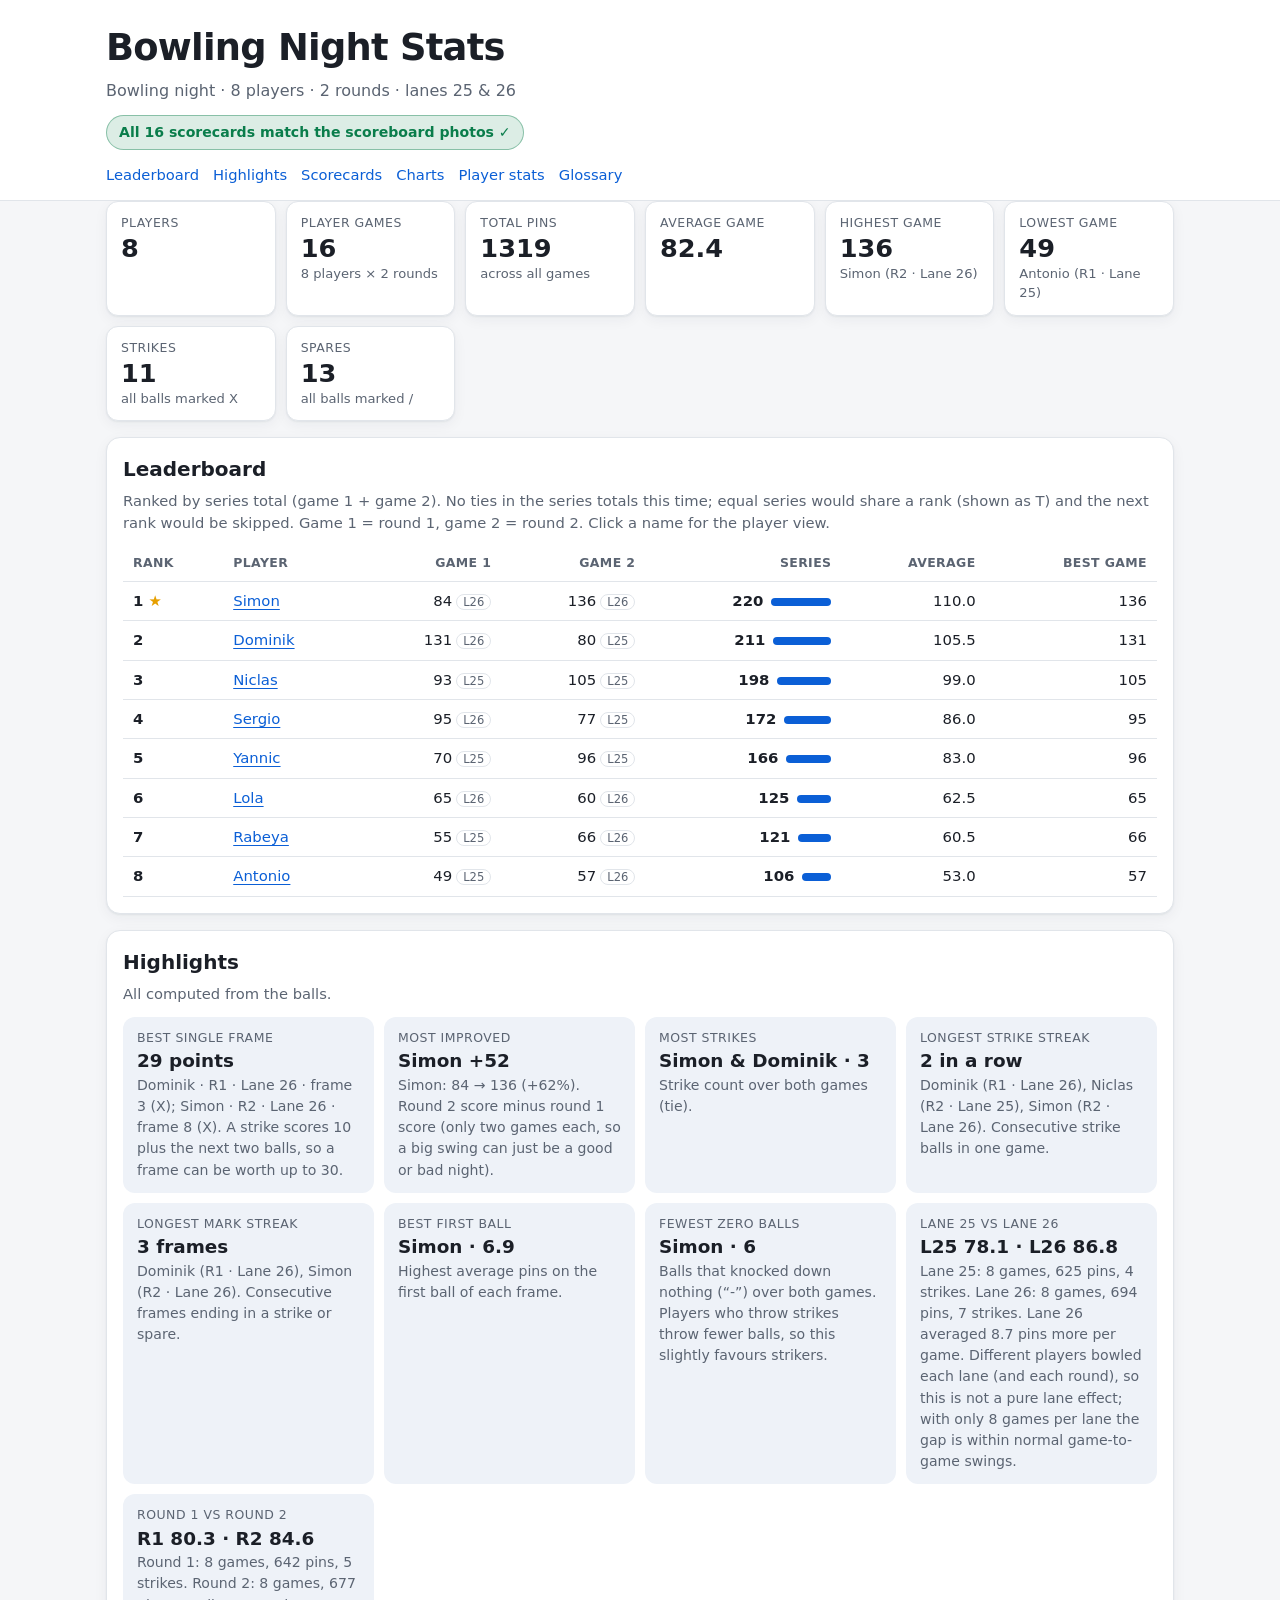
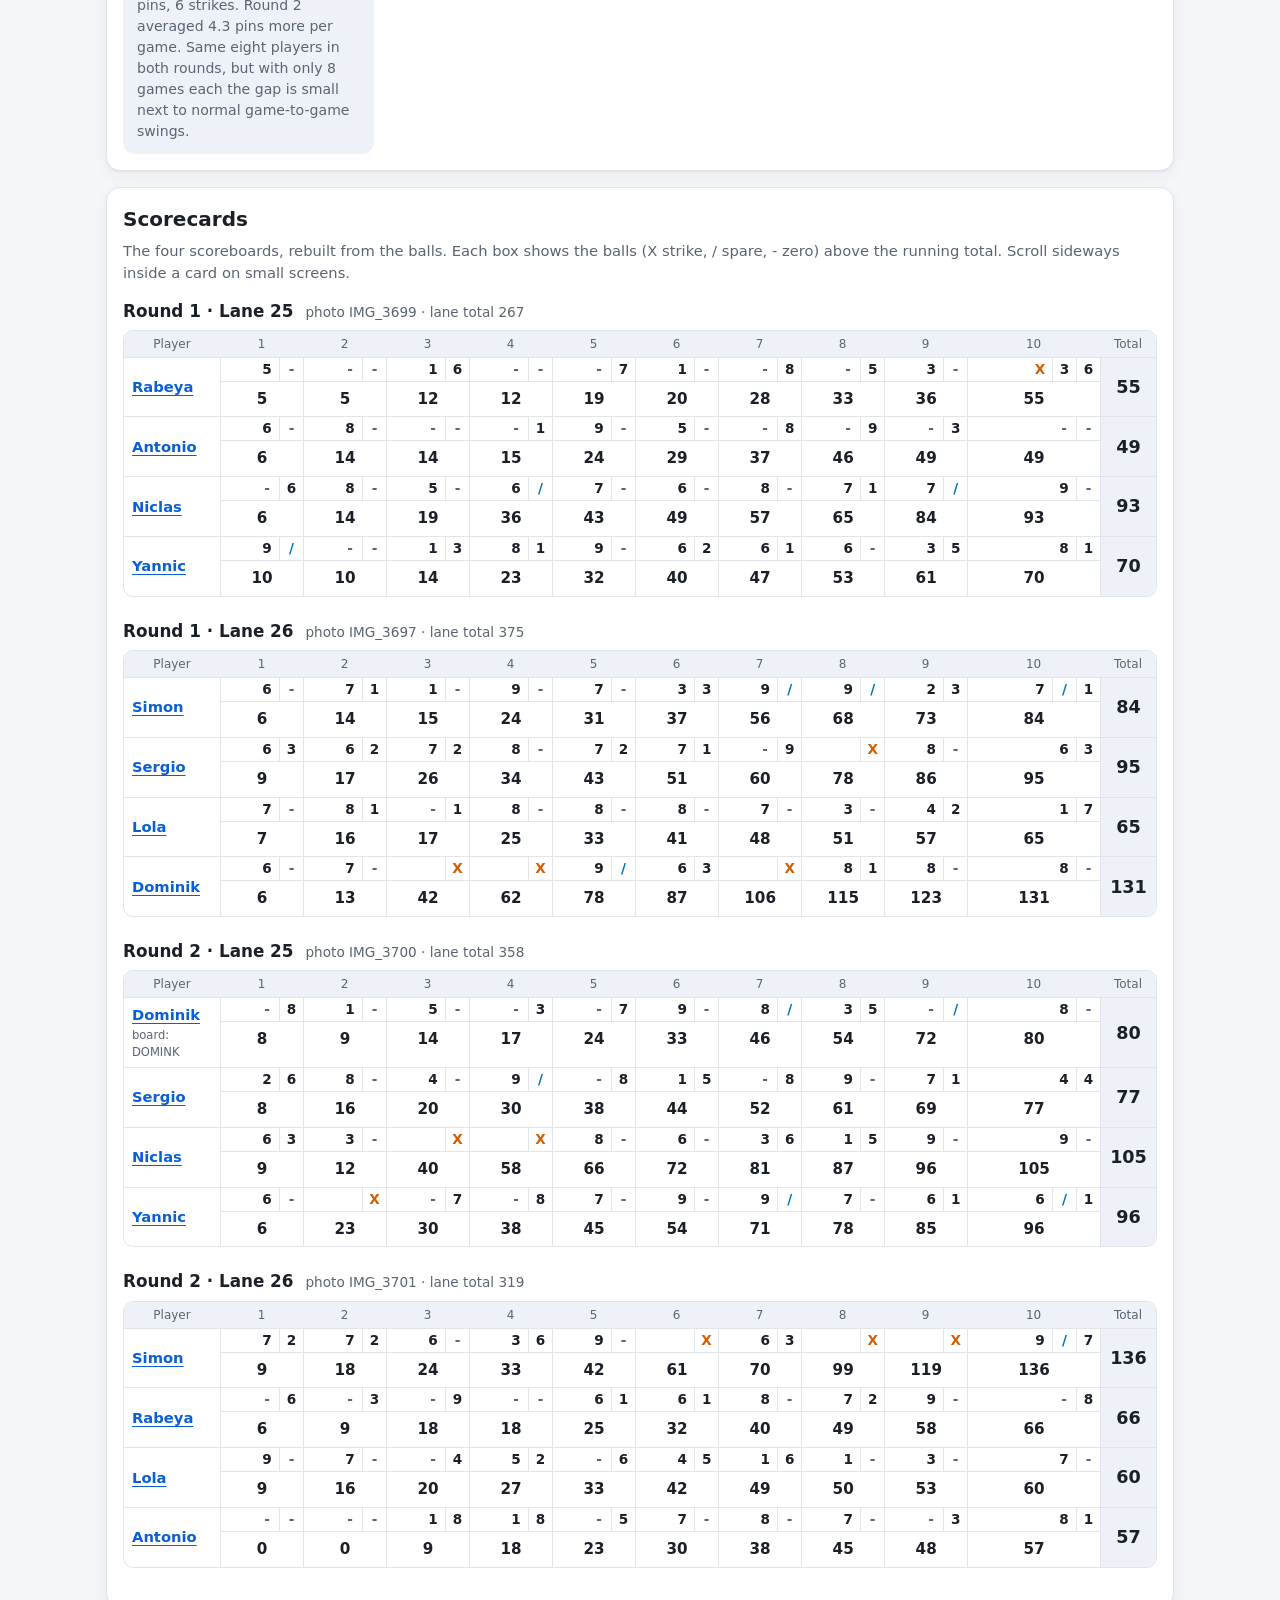
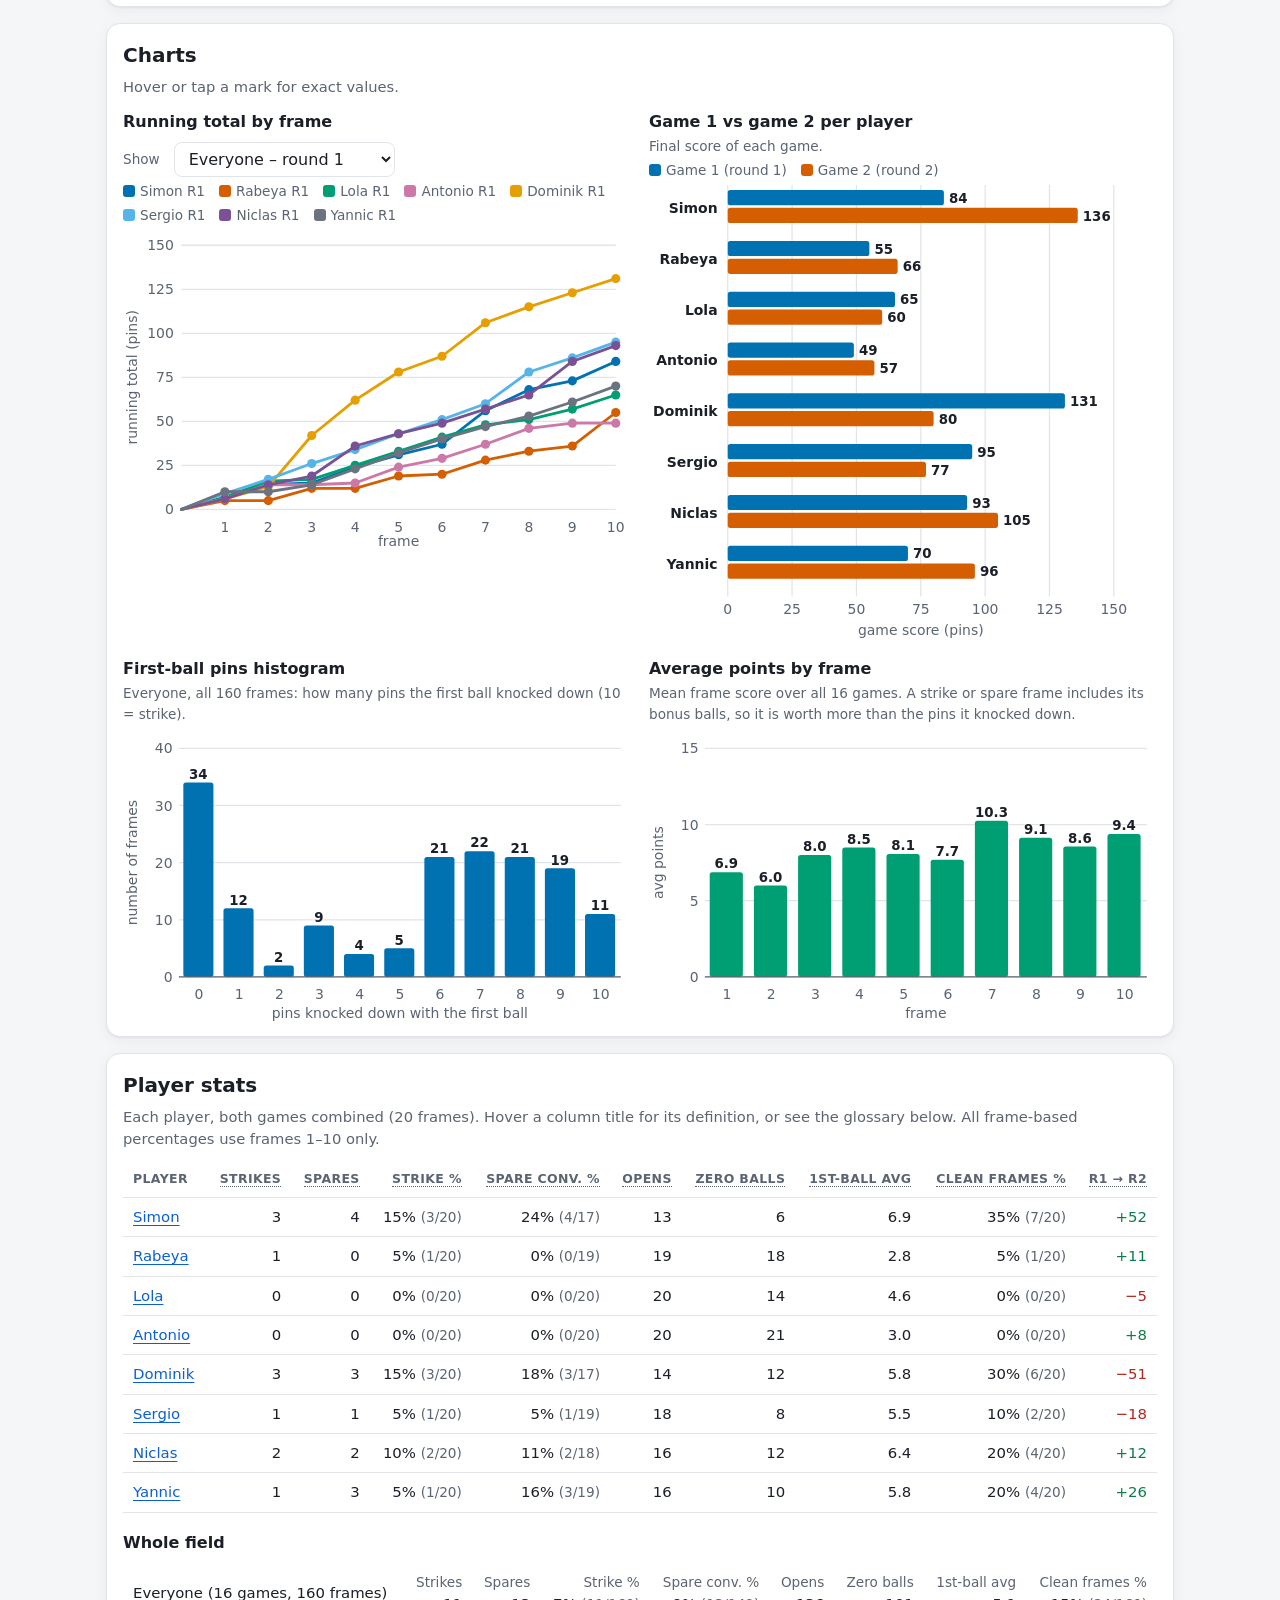
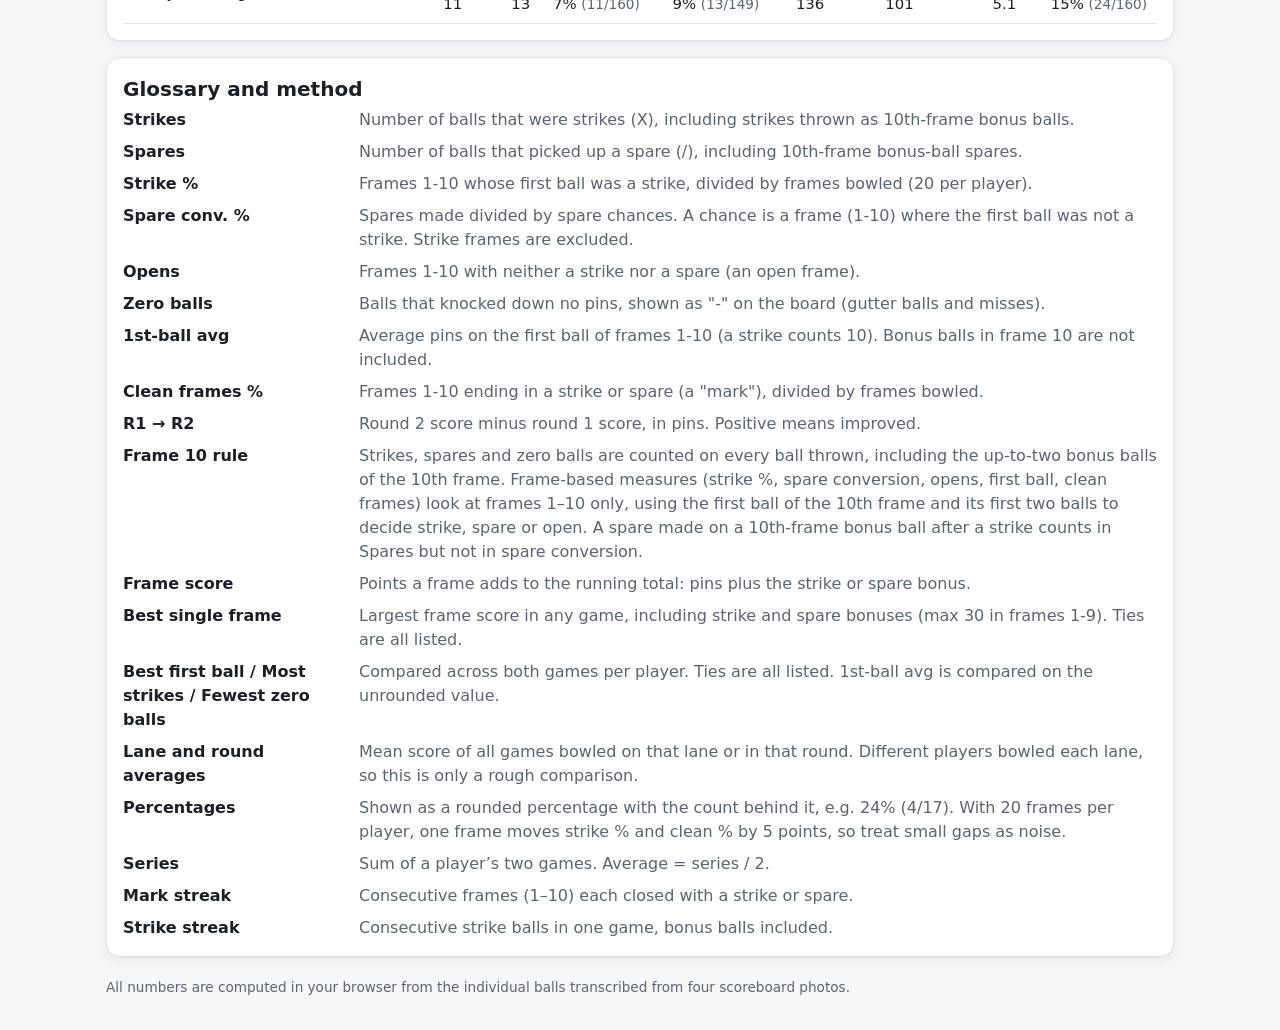
==== bowling/index.html @ bdcc4cbc "Add Bowling Night Stats app (independent, in bowling/) Scorecards transcribed from the four lane pho" ====
<!doctype html>
<html lang="en">
<head>
<meta charset="utf-8">
<meta name="viewport" content="width=device-width, initial-scale=1">
<meta name="color-scheme" content="light dark">
<title>Bowling Night Stats</title>
<link rel="stylesheet" href="styles.css">
</head>
<body>
<header class="top">
  <div class="wrap">
    <h1>Bowling Night Stats</h1>
    <p class="sub" id="subtitle"></p>
    <div id="badge" class="badge" role="status"></div>
    <nav class="nav" aria-label="Sections">
      <a href="#leaderboard">Leaderboard</a>
      <a href="#highlights">Highlights</a>
      <a href="#scorecards">Scorecards</a>
      <a href="#charts">Charts</a>
      <a href="#stats">Player stats</a>
      <a href="#glossary">Glossary</a>
    </nav>
  </div>
</header>

<main class="wrap">
  <section id="summary" aria-label="Event summary"></section>
  <section id="detail" class="panel detail" hidden aria-live="polite"></section>
  <section id="leaderboard" class="panel"></section>
  <section id="highlights" class="panel"></section>
  <section id="scorecards" class="panel"></section>
  <section id="charts" class="panel"></section>
  <section id="stats" class="panel"></section>
  <section id="glossary" class="panel"></section>
</main>

<footer class="wrap foot">All numbers are computed in your browser from the individual balls transcribed from four scoreboard photos.</footer>
<noscript><p class="wrap">This page needs JavaScript to compute and draw the statistics.</p></noscript>

<script src="data.js"></script>
<script src="scoring.js"></script>
<script src="app.js"></script>
</body>
</html>
---- bowling/styles.css ----
:root {
  --bg: #f5f6f8; --panel: #ffffff; --ink: #1b1f27; --muted: #5b6472; --line: #e1e5ea;
  --accent: #0b5fd6; --accent-ink: #ffffff; --soft: #eef2f8; --good: #0a7d4b; --bad: #b3261e;
  --c0: #0072b2; --c1: #d55e00; --c2: #009e73; --c3: #cc79a7; --c4: #e69f00; --c5: #56b4e9; --c6: #7a5195; --c7: #6b7280;
  --shadow: 0 1px 2px rgba(20, 30, 50, .06), 0 4px 14px rgba(20, 30, 50, .05);
}
@media (prefers-color-scheme: dark) {
  :root {
    --bg: #0f1218; --panel: #181c24; --ink: #e8ebf0; --muted: #9aa4b2; --line: #2a303b;
    --accent: #6aa9ff; --accent-ink: #0b1220; --soft: #202633; --good: #4cd694; --bad: #ff8b82;
    --c0: #56b4e9; --c1: #f08a4b; --c2: #2fcf9f; --c3: #e59ac4; --c4: #f0b429; --c5: #7cc4f0; --c6: #b794f6; --c7: #9ca3af;
    --shadow: none;
  }
}
* { box-sizing: border-box; }
html { scroll-behavior: smooth; -webkit-text-size-adjust: 100%; }
body {
  margin: 0; background: var(--bg); color: var(--ink);
  font: 16px/1.5 system-ui, -apple-system, "Segoe UI", Roboto, sans-serif;
  overflow-x: hidden;
}
.wrap { max-width: 1100px; margin: 0 auto; padding: 0 16px; }
h1 { font-size: clamp(1.6rem, 5vw, 2.3rem); margin: 0; letter-spacing: -.02em; }
h2 { font-size: 1.25rem; margin: 0 0 4px; }
h3 { font-size: 1rem; margin: 18px 0 8px; }
p { margin: 6px 0; }
.muted, .sub { color: var(--muted); }
.small { font-size: .85rem; }
a { color: var(--accent); }

.top { background: var(--panel); border-bottom: 1px solid var(--line); padding: 20px 0 10px; position: relative; }
.sub { margin: 4px 0 12px; }
.nav { display: flex; flex-wrap: wrap; gap: 6px 14px; margin-top: 12px; font-size: .92rem; }
.nav a { text-decoration: none; padding: 2px 0; border-bottom: 2px solid transparent; }
.nav a:hover { border-bottom-color: var(--accent); }

.badge { display: inline-block; max-width: 100%; padding: 6px 12px; border-radius: 999px; font-size: .88rem; font-weight: 600; }
.badge.ok { background: color-mix(in srgb, var(--good) 14%, transparent); color: var(--good); border: 1px solid color-mix(in srgb, var(--good) 40%, transparent); }
.badge.bad { background: color-mix(in srgb, var(--bad) 12%, transparent); color: var(--bad); border: 1px solid var(--bad); border-radius: 12px; font-weight: 500; }
.badge ul { margin: 6px 0 0; padding-left: 18px; }

main { padding-top: 16px; padding-bottom: 8px; }
.panel { background: var(--panel); border: 1px solid var(--line); border-radius: 14px; box-shadow: var(--shadow); padding: 16px; margin: 16px 0; min-width: 0; }
.lede { color: var(--muted); font-size: .92rem; margin-bottom: 12px; }

.cards { display: grid; grid-template-columns: repeat(auto-fit, minmax(150px, 1fr)); gap: 10px; }
.stat { background: var(--panel); border: 1px solid var(--line); border-radius: 12px; padding: 12px 14px; box-shadow: var(--shadow); min-width: 0; }
.stat .k { font-size: .78rem; color: var(--muted); text-transform: uppercase; letter-spacing: .04em; }
.stat .v { font-size: 1.6rem; font-weight: 700; line-height: 1.2; }
.stat .n { font-size: .82rem; color: var(--muted); overflow-wrap: anywhere; }

.table-wrap, .scroll { overflow-x: auto; max-width: 100%; -webkit-overflow-scrolling: touch; }
table.data { border-collapse: collapse; width: 100%; font-variant-numeric: tabular-nums; font-size: .93rem; }
table.data th, table.data td { padding: 8px 10px; text-align: right; border-bottom: 1px solid var(--line); white-space: nowrap; }
table.data th { font-size: .78rem; text-transform: uppercase; letter-spacing: .03em; color: var(--muted); font-weight: 600; }
table.data th:first-child, table.data td:first-child { text-align: left; }
table.data td.l, table.data th.l { text-align: left; }
table.data tbody tr:hover { background: var(--soft); }
table.data .sticky { position: sticky; left: 0; background: var(--panel); z-index: 1; }
table.data tbody tr:hover .sticky { background: var(--soft); }
.tip { border-bottom: 1px dotted var(--muted); cursor: help; }
.link { background: none; border: 0; padding: 0; font: inherit; color: var(--accent); cursor: pointer; text-decoration: underline; text-underline-offset: 3px; }
.link:hover { text-decoration-thickness: 2px; }
.rank { font-weight: 700; }
.gold { color: var(--c4); }
.delta.up { color: var(--good); } .delta.down { color: var(--bad); }
.bar { display: inline-block; height: 8px; border-radius: 4px; background: var(--accent); vertical-align: middle; margin-left: 8px; }
.tag { font-size: .72rem; color: var(--muted); border: 1px solid var(--line); border-radius: 999px; padding: 0 6px; margin-left: 4px; white-space: nowrap; }

.hl { display: grid; grid-template-columns: repeat(auto-fit, minmax(240px, 1fr)); gap: 10px; }
.hl .item { background: var(--soft); border-radius: 12px; padding: 12px 14px; min-width: 0; }
.hl .t { font-size: .78rem; color: var(--muted); text-transform: uppercase; letter-spacing: .04em; }
.hl .h { font-size: 1.15rem; font-weight: 700; overflow-wrap: anywhere; }
.hl .d { font-size: .88rem; color: var(--muted); }

.board { margin: 14px 0 22px; }
.board-head { display: flex; flex-wrap: wrap; align-items: baseline; gap: 4px 12px; margin-bottom: 6px; }
.board-head strong { font-size: 1.05rem; }
.card { min-width: 660px; border: 1px solid var(--line); border-radius: 10px; overflow: hidden; font-variant-numeric: tabular-nums; }
.crow { display: grid; grid-template-columns: 96px repeat(9, minmax(42px, 1fr)) minmax(76px, 1.6fr) 56px; border-top: 1px solid var(--line); }
.crow:first-child { border-top: 0; }
.crow.head { background: var(--soft); color: var(--muted); font-size: .75rem; text-align: center; }
.crow.head > div { padding: 4px 0; }
.pname { padding: 6px 8px; display: flex; flex-direction: column; justify-content: center; font-weight: 600; overflow-wrap: anywhere; font-size: .92rem; }
.pname small { font-weight: 400; color: var(--muted); font-size: .72rem; }
.fr { border-left: 1px solid var(--line); display: flex; flex-direction: column; }
.balls { display: flex; justify-content: flex-end; height: 24px; border-bottom: 1px solid var(--line); }
.balls span { width: 24px; height: 24px; line-height: 23px; text-align: center; font-size: .85rem; font-weight: 600; border-left: 1px solid var(--line); }
.balls span:first-child { border-left: 0; }
.balls span.x { color: var(--c1); } .balls span.sp { color: var(--c0); } .balls span.z { color: var(--muted); }
.run { text-align: center; padding: 6px 0; font-weight: 600; font-size: .95rem; }
.fr.last .balls { justify-content: flex-end; }
.ctot { border-left: 1px solid var(--line); display: flex; align-items: center; justify-content: center; font-weight: 800; font-size: 1.1rem; background: var(--soft); }

.controls { display: flex; flex-wrap: wrap; gap: 8px 14px; align-items: center; margin: 8px 0 4px; }
select { font: inherit; padding: 6px 10px; border-radius: 8px; border: 1px solid var(--line); background: var(--panel); color: var(--ink); max-width: 100%; }
.chart-grid { display: grid; grid-template-columns: repeat(auto-fit, minmax(min(100%, 420px), 1fr)); gap: 18px; }
figure.chart { margin: 0; min-width: 0; }
figure.chart figcaption { font-weight: 600; margin-bottom: 2px; }
figure.chart .cap { font-weight: 400; color: var(--muted); font-size: .85rem; margin-bottom: 4px; }
svg.ch { width: 100%; height: auto; display: block; overflow: visible; }
svg.ch text { fill: var(--muted); font-size: 11px; font-family: inherit; }
svg.ch .grid { stroke: var(--line); stroke-width: 1; }
svg.ch .axis { stroke: var(--muted); stroke-width: 1; }
svg.ch .vl { fill: var(--ink); font-size: 10.5px; font-weight: 600; }
.legend { display: flex; flex-wrap: wrap; gap: 4px 14px; font-size: .85rem; color: var(--muted); margin: 4px 0; }
.legend i { display: inline-block; width: 12px; height: 12px; border-radius: 3px; margin-right: 5px; vertical-align: -1px; }

.detail h2 { font-size: 1.5rem; }
.detail-head { display: flex; flex-wrap: wrap; justify-content: space-between; gap: 8px; align-items: flex-start; }
.btn { font: inherit; padding: 6px 14px; border-radius: 8px; border: 1px solid var(--line); background: var(--soft); color: var(--ink); cursor: pointer; }
.btn:hover { border-color: var(--accent); }
.kv { display: grid; grid-template-columns: repeat(auto-fit, minmax(140px, 1fr)); gap: 8px; margin: 12px 0; }
.kv div { background: var(--soft); border-radius: 10px; padding: 8px 12px; }
.kv b { display: block; font-size: 1.2rem; }
.kv span { font-size: .78rem; color: var(--muted); }

dl.gloss { margin: 0; display: grid; grid-template-columns: minmax(130px, 220px) 1fr; gap: 8px 16px; }
dl.gloss dt { font-weight: 700; }
dl.gloss dd { margin: 0; color: var(--muted); }
.foot { color: var(--muted); font-size: .85rem; padding-top: 4px; padding-bottom: 32px; }

@media (max-width: 600px) {
  .panel { padding: 12px; border-radius: 12px; }
  dl.gloss { grid-template-columns: 1fr; gap: 0; }
  dl.gloss dd { margin-bottom: 10px; }
  table.data th, table.data td { padding: 7px 8px; }
  #leaderboard table.data th, #leaderboard table.data td { padding: 7px 4px; font-size: .86rem; }
  #leaderboard .tag, #leaderboard .bar { display: none; }
}
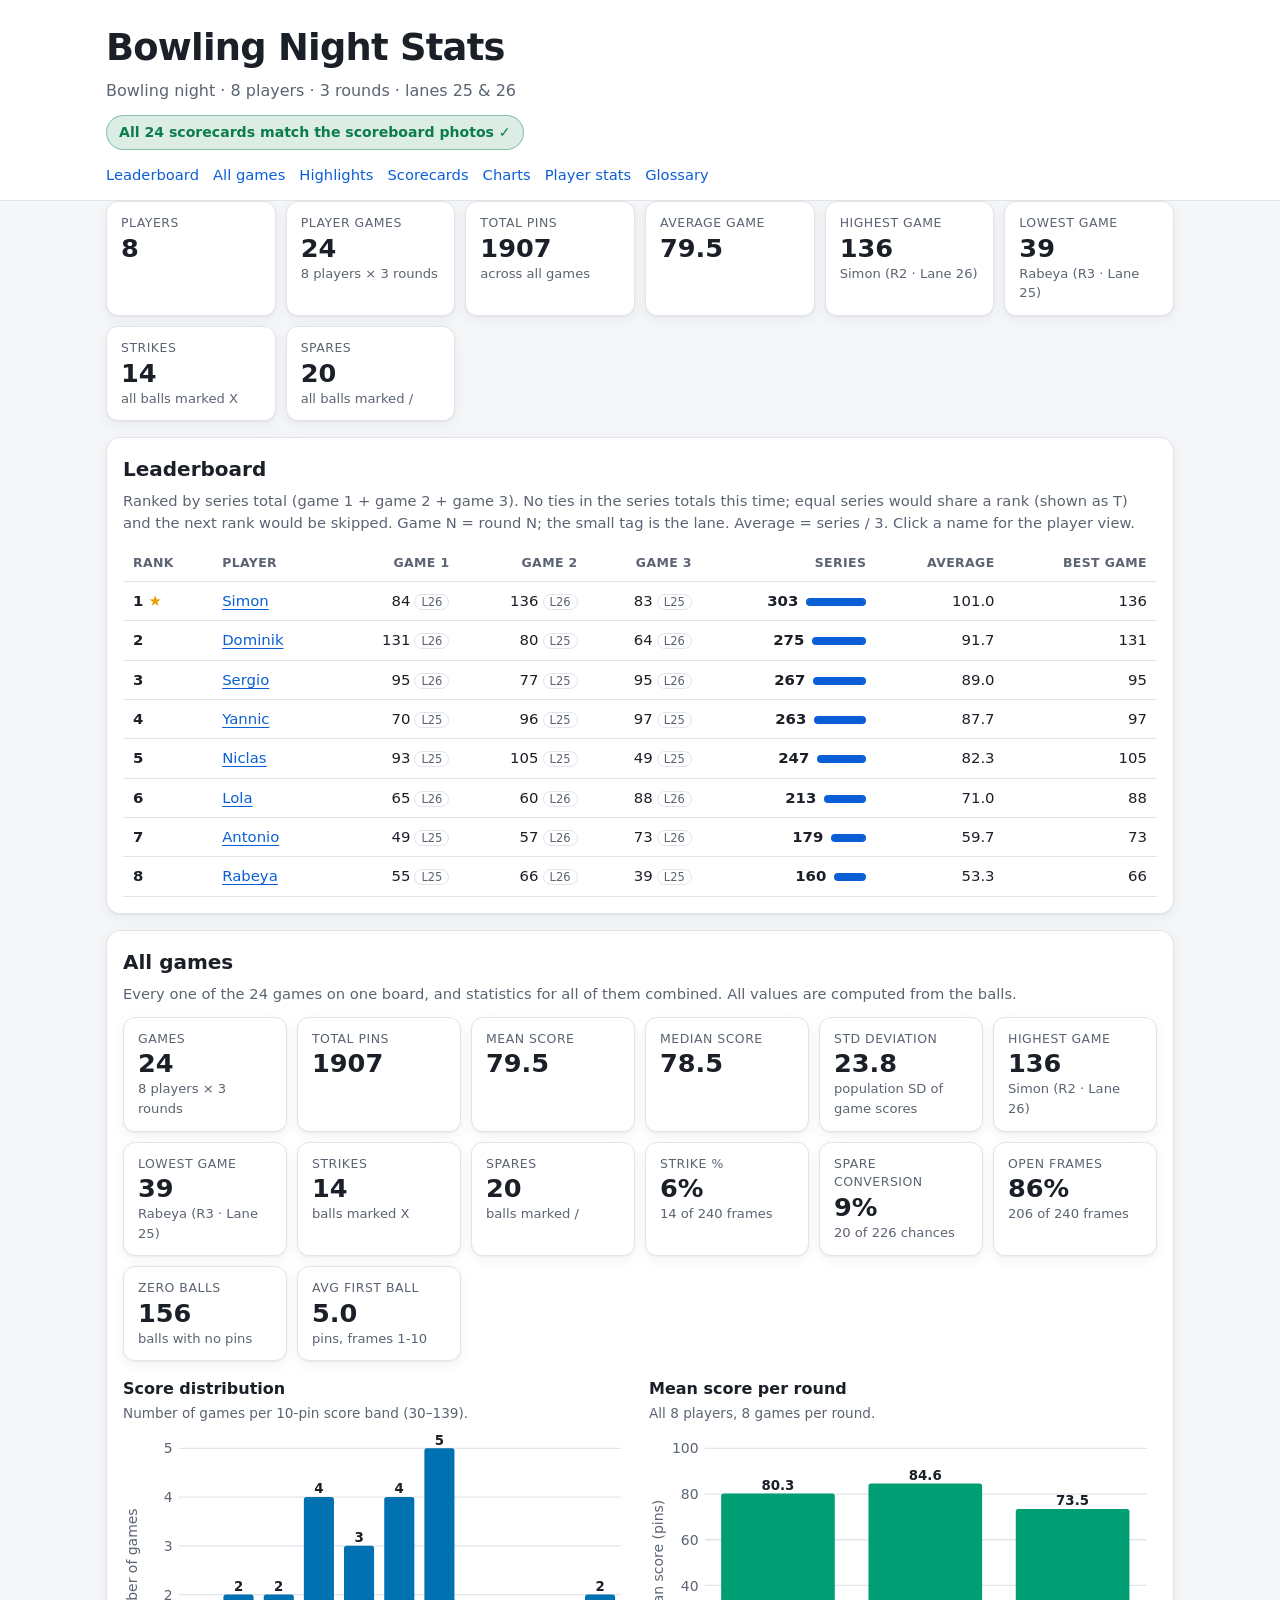
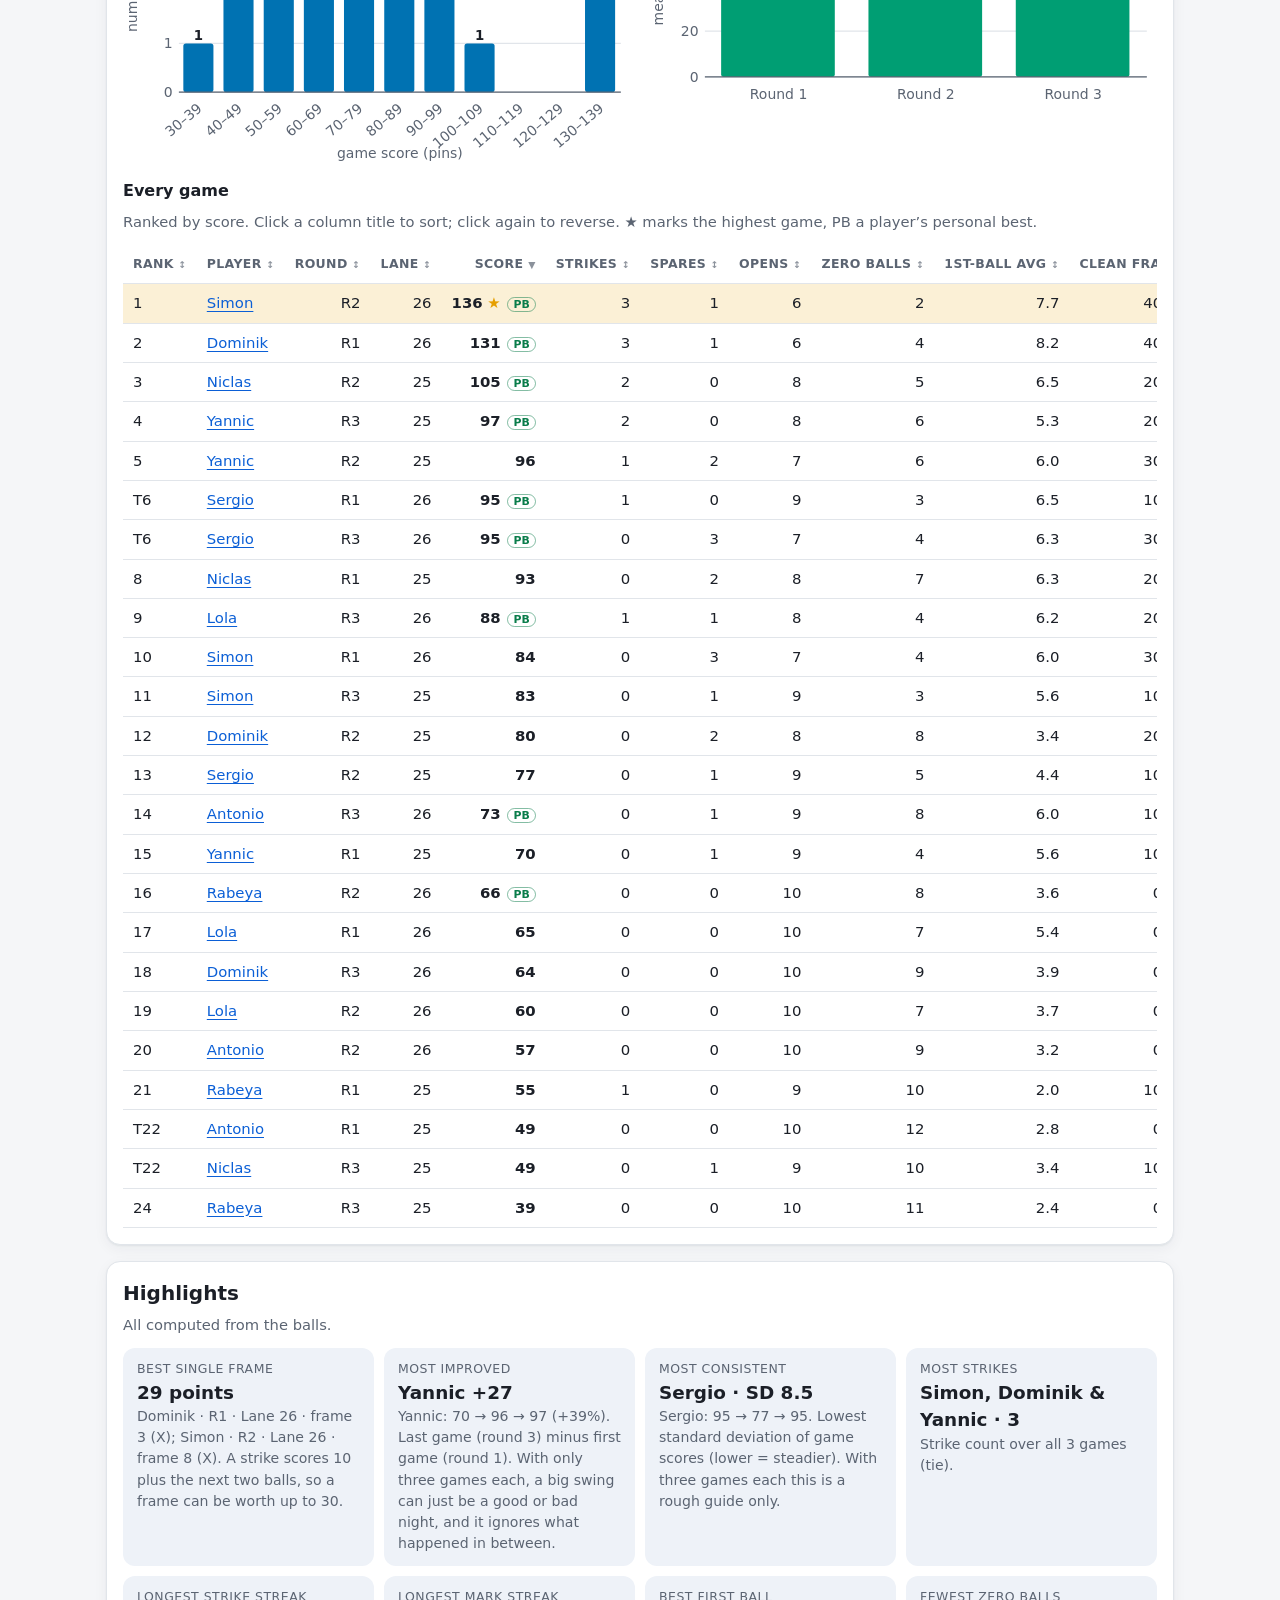
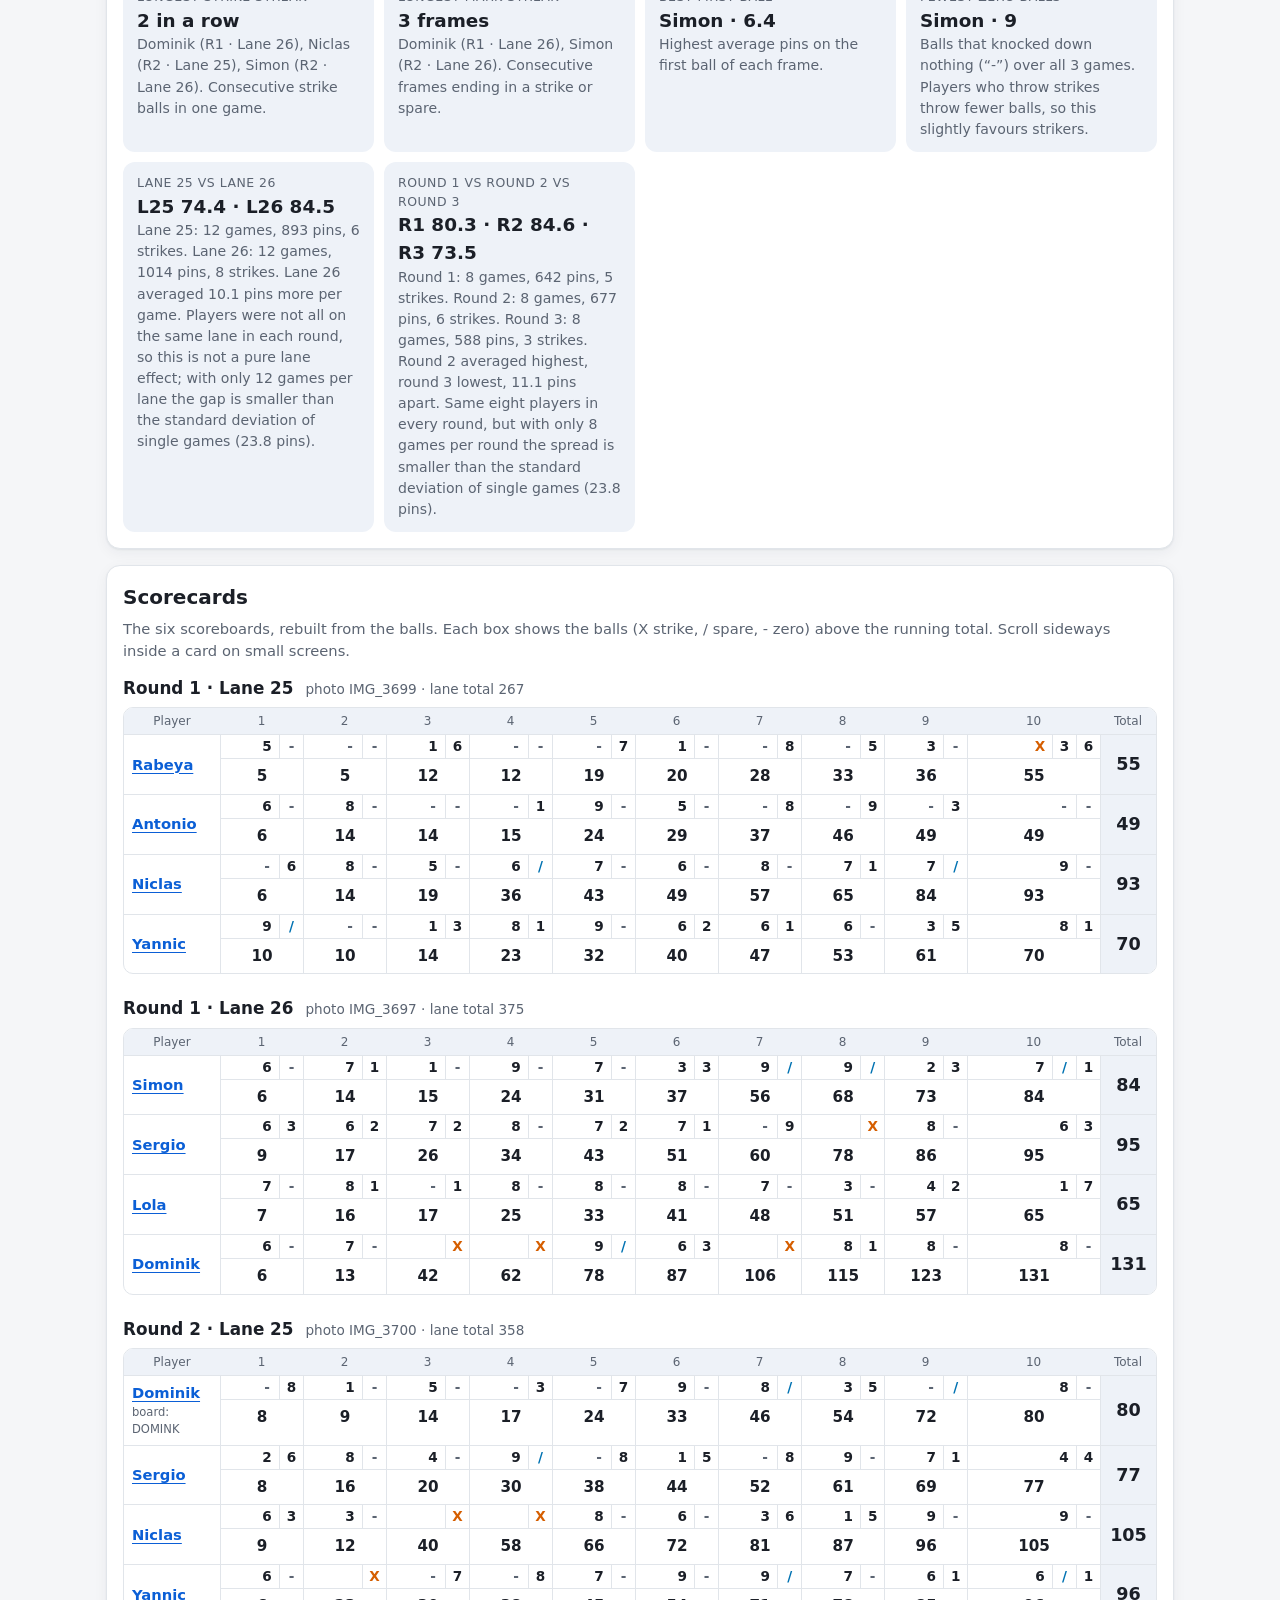
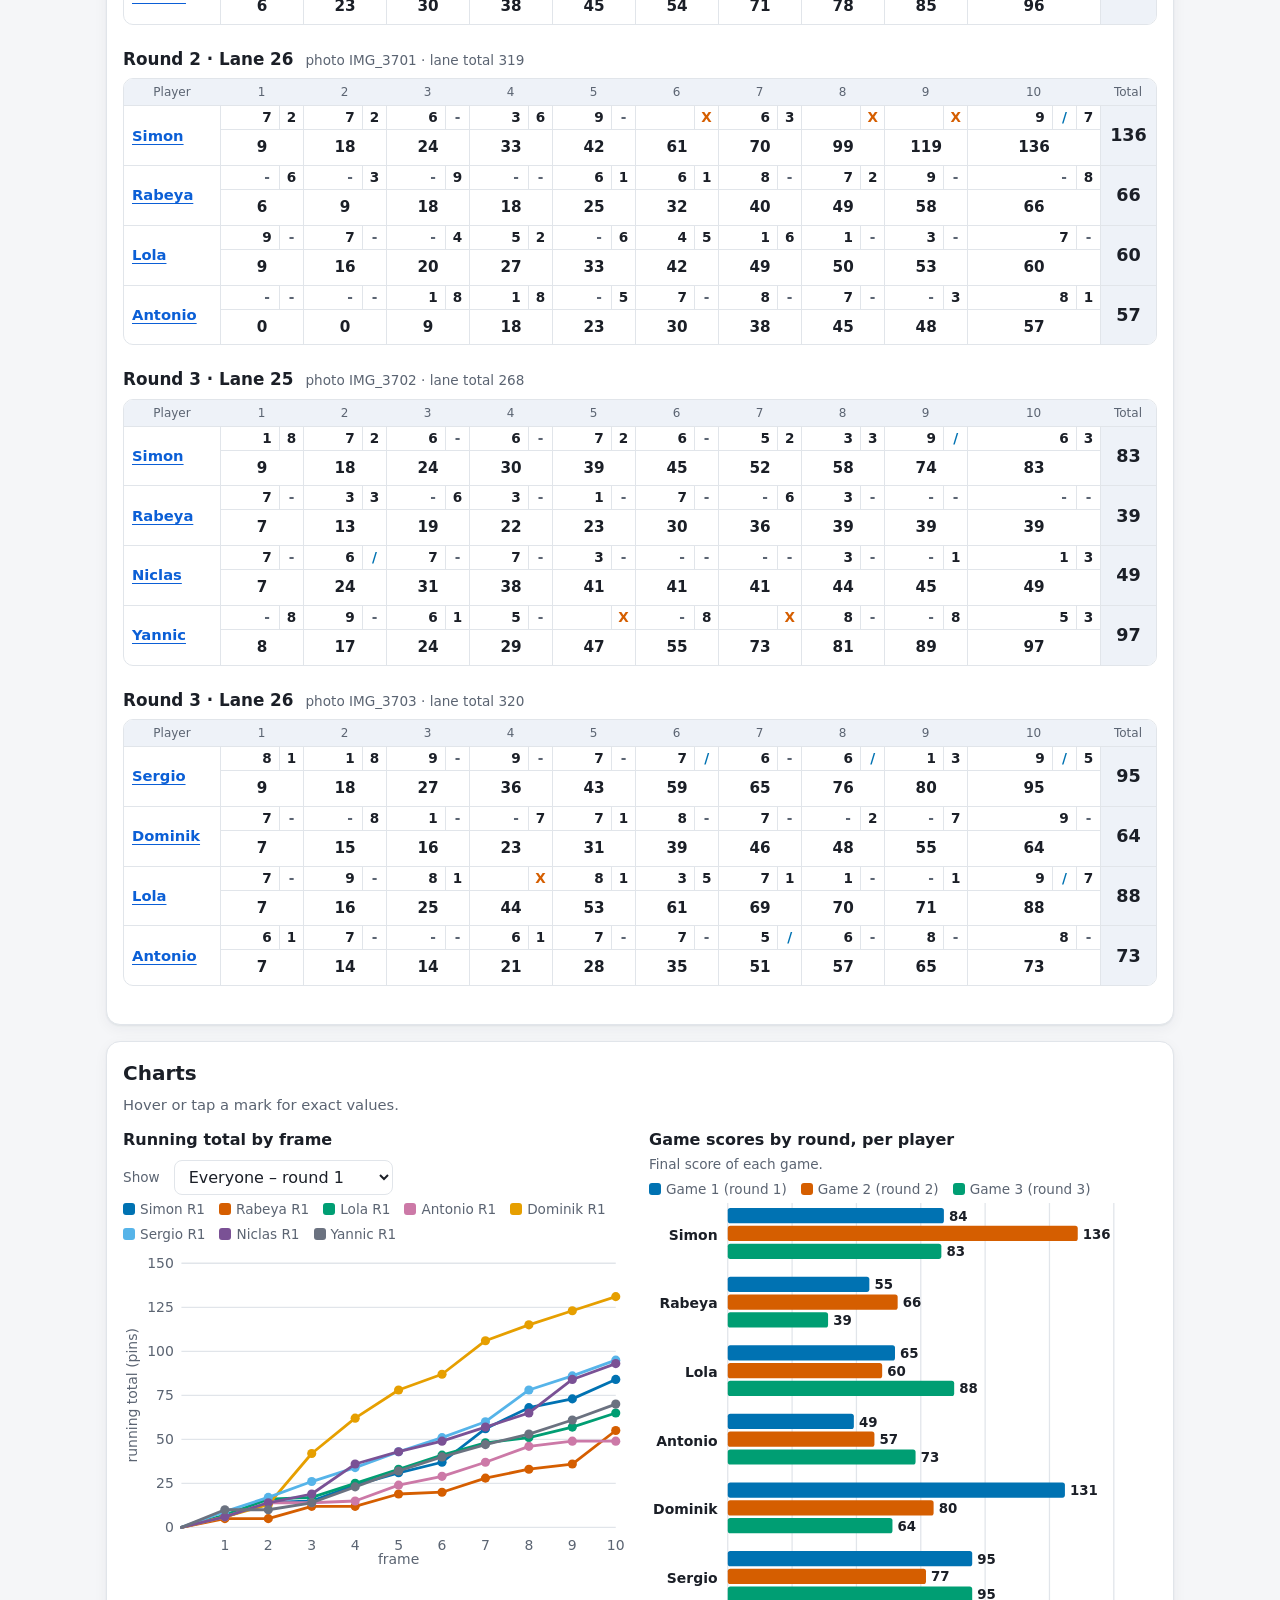
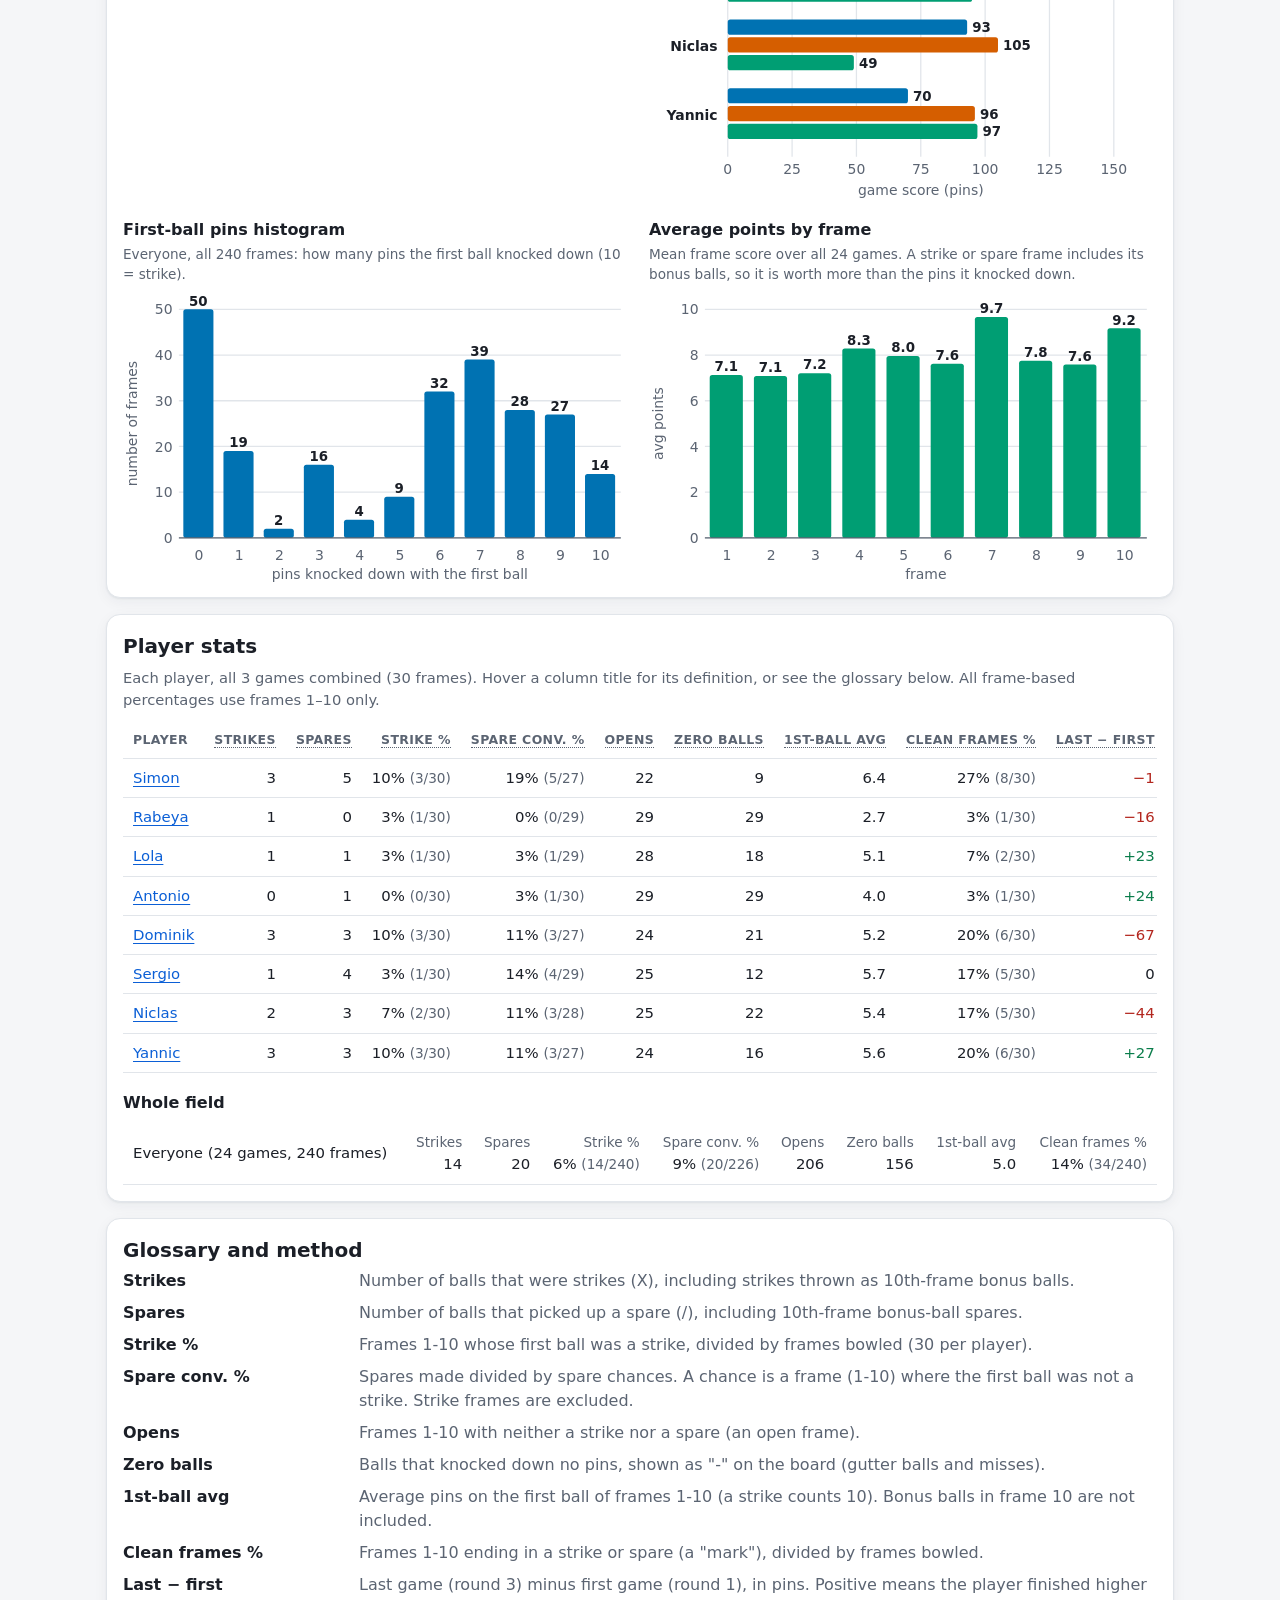
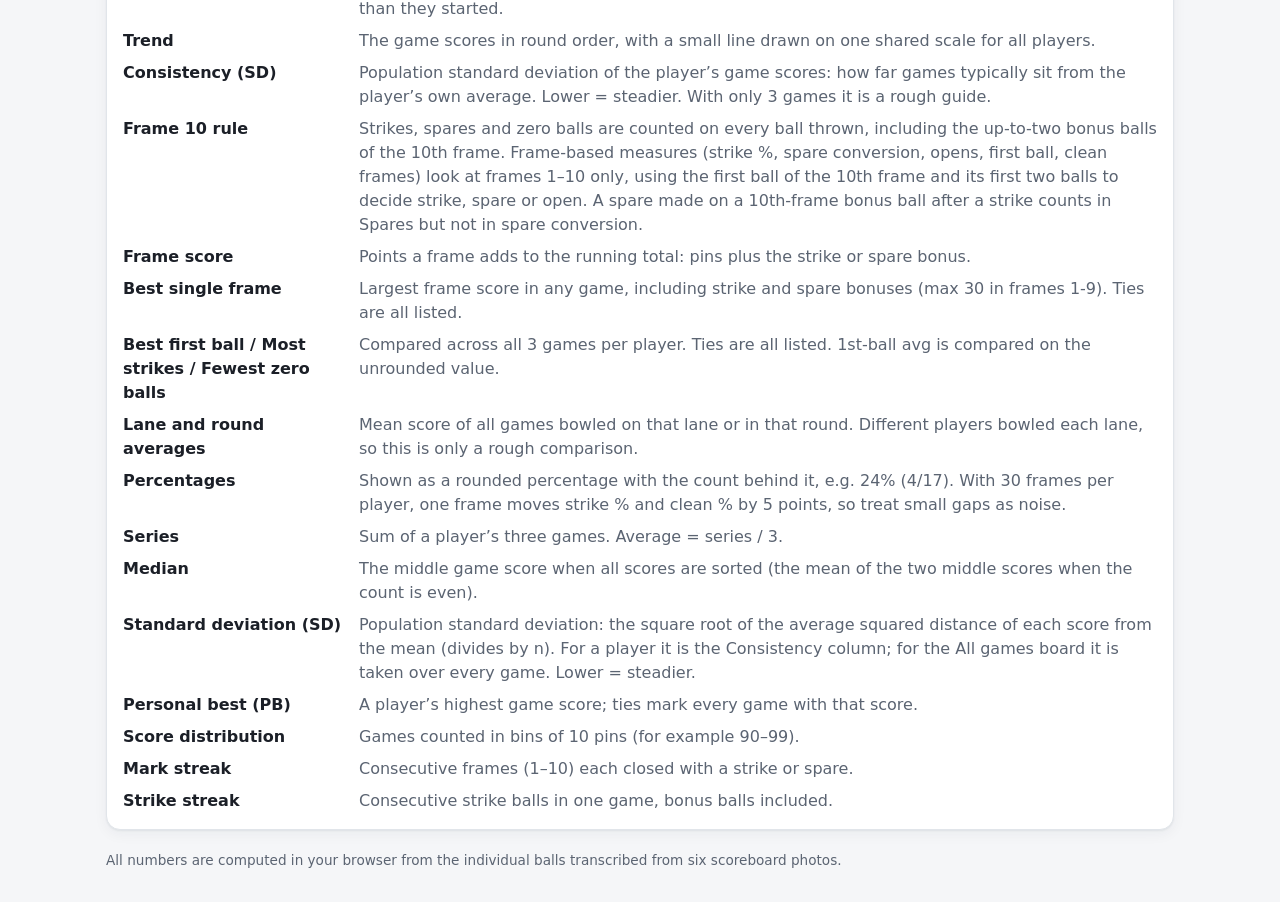
==== commit 38090b40: "Bowling stats: add round 3 and an All games statistics board Round 3 scorecards (lanes 25 and 26) tr" ====
--- a/bowling/index.html
+++ b/bowling/index.html
@@ -15,6 +15,7 @@
     <div id="badge" class="badge" role="status"></div>
     <nav class="nav" aria-label="Sections">
       <a href="#leaderboard">Leaderboard</a>
+      <a href="#allgames">All games</a>
       <a href="#highlights">Highlights</a>
       <a href="#scorecards">Scorecards</a>
       <a href="#charts">Charts</a>
@@ -28,6 +29,7 @@
   <section id="summary" aria-label="Event summary"></section>
   <section id="detail" class="panel detail" hidden aria-live="polite"></section>
   <section id="leaderboard" class="panel"></section>
+  <section id="allgames" class="panel"></section>
   <section id="highlights" class="panel"></section>
   <section id="scorecards" class="panel"></section>
   <section id="charts" class="panel"></section>
@@ -35,7 +37,7 @@
   <section id="glossary" class="panel"></section>
 </main>
 
-<footer class="wrap foot">All numbers are computed in your browser from the individual balls transcribed from four scoreboard photos.</footer>
+<footer class="wrap foot" id="foot"></footer>
 <noscript><p class="wrap">This page needs JavaScript to compute and draw the statistics.</p></noscript>
 
 <script src="data.js"></script>
--- a/bowling/styles.css
+++ b/bowling/styles.css
@@ -120,6 +120,17 @@
 dl.gloss dd { margin: 0; color: var(--muted); }
 .foot { color: var(--muted); font-size: .85rem; padding-top: 4px; padding-bottom: 32px; }
 
+svg.spark { width: 64px; height: 20px; vertical-align: middle; color: var(--accent); }
+.trend { white-space: nowrap; }
+.sr { position: absolute; width: 1px; height: 1px; overflow: hidden; clip: rect(0 0 0 0); white-space: nowrap; }
+.sortbtn { font: inherit; font-size: inherit; text-transform: inherit; letter-spacing: inherit; font-weight: inherit; color: inherit; background: none; border: 0; padding: 2px 0; cursor: pointer; white-space: nowrap; }
+.sortbtn:hover { color: var(--ink); }
+.sortbtn:focus-visible { outline: 2px solid var(--accent); outline-offset: 2px; border-radius: 3px; }
+th[aria-sort] { color: var(--ink); }
+.arrow { font-size: .75em; opacity: .7; }
+table.data tr.top td { background: color-mix(in srgb, var(--c4) 16%, transparent); }
+.pb { font-size: .68rem; font-weight: 700; color: var(--good); border: 1px solid color-mix(in srgb, var(--good) 50%, transparent); border-radius: 999px; padding: 0 5px; margin-left: 2px; }
+
 @media (max-width: 600px) {
   .panel { padding: 12px; border-radius: 12px; }
   dl.gloss { grid-template-columns: 1fr; gap: 0; }
